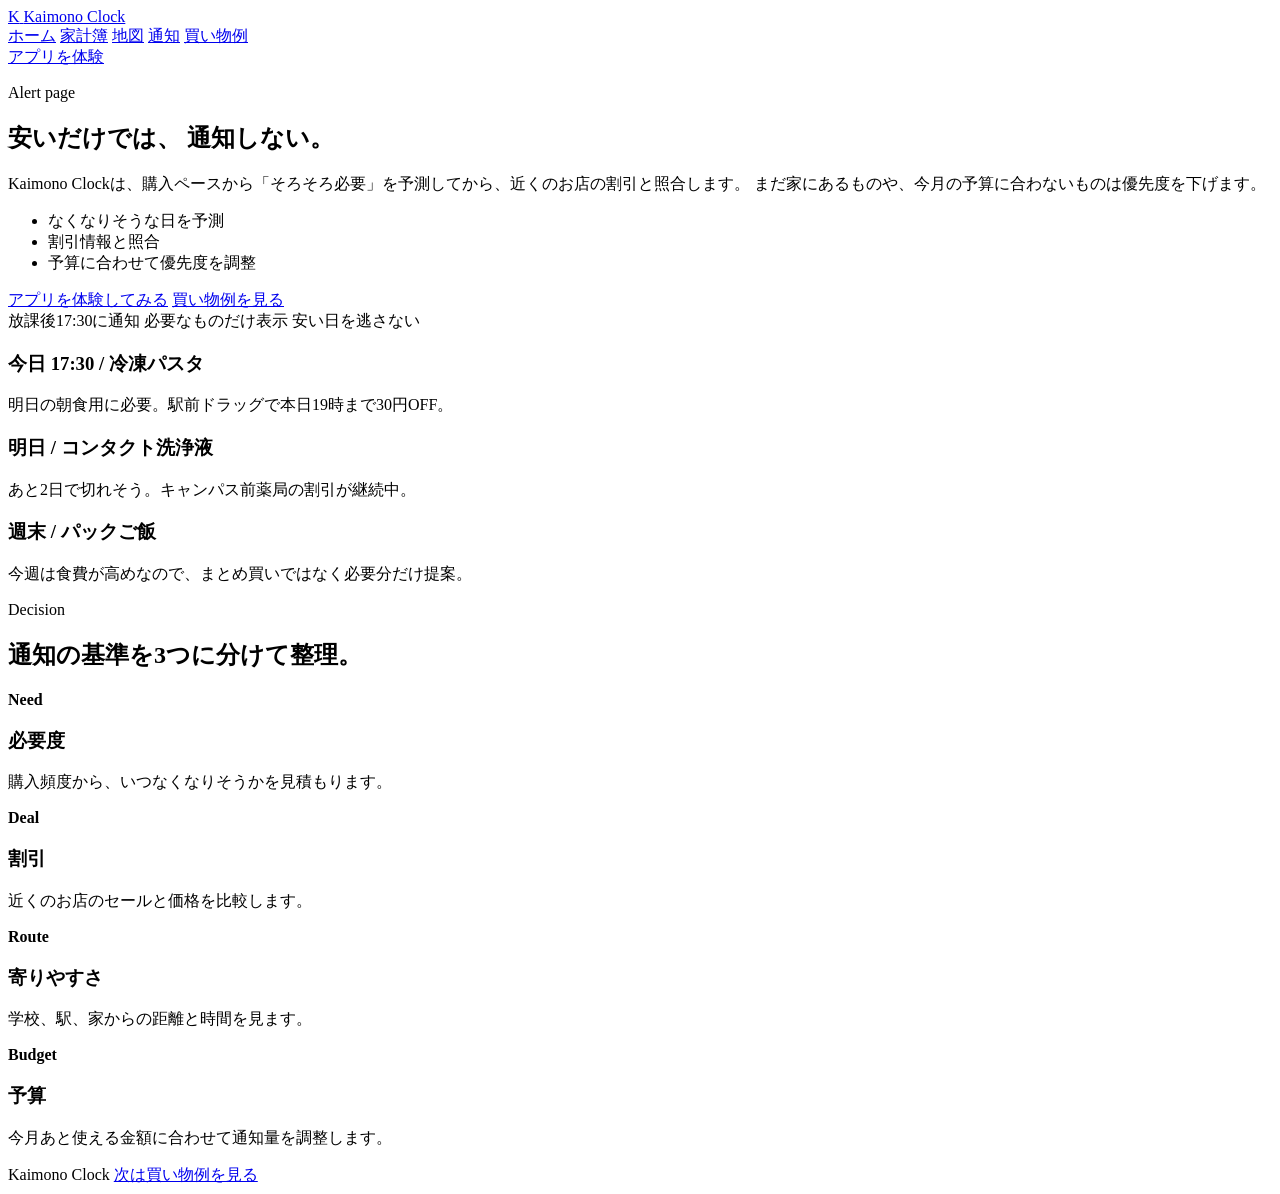
==== alerts.html @ bdd2d142 "Copy current nearby-store-prices state" ====
<!doctype html>
<html lang="ja">
  <head>
    <meta charset="utf-8" />
    <meta name="viewport" content="width=device-width, initial-scale=1" />
    <title>買い時通知 | Kaimono Clock</title>
    <meta name="description" content="購入頻度と割引情報を照合し、必要なものだけを安く買えるタイミングで通知する機能。" />
    <link rel="stylesheet" href="./styles_ver2.css" />
  </head>
  <body>
    <header class="site-header">
      <a class="brand" href="./index_ver2.html" aria-label="Kaimono Clock トップへ">
        <span class="brand-mark">K</span>
        <span>Kaimono Clock</span>
      </a>
      <nav class="nav-links" aria-label="主要ナビゲーション">
        <a href="./index_ver2.html">ホーム</a>
        <a href="./budget.html">家計簿</a>
        <a href="./map.html">地図</a>
        <a aria-current="page" href="./alerts.html">通知</a>
        <a href="./items.html">買い物例</a>
      </nav>
      <a class="header-cta app-cta" href="./app.html">アプリを体験</a>
    </header>

    <main class="page-shell">
      <section class="split-section">
        <div>
          <p class="eyebrow">Alert page</p>
          <h1>
            <span>安いだけでは、</span>
            <span>通知しない。</span>
          </h1>
          <p class="lead">
            Kaimono Clockは、購入ペースから「そろそろ必要」を予測してから、近くのお店の割引と照合します。
            まだ家にあるものや、今月の予算に合わないものは優先度を下げます。
          </p>
          <ul class="feature-list" aria-label="通知機能の特徴">
            <li>なくなりそうな日を予測</li>
            <li>割引情報と照合</li>
            <li>予算に合わせて優先度を調整</li>
          </ul>
          <div class="hero-actions">
            <a class="primary-btn app-cta" href="./app.html">アプリを体験してみる</a>
            <a class="secondary-btn" href="./items.html">買い物例を見る</a>
          </div>
          <div class="student-context" aria-label="学生生活で使う場面">
            <span>放課後17:30に通知</span>
            <span>必要なものだけ表示</span>
            <span>安い日を逃さない</span>
          </div>
        </div>

        <div class="panel">
          <div class="alert-list">
            <article class="alert-item urgent">
              <h3>今日 17:30 / 冷凍パスタ</h3>
              <p>明日の朝食用に必要。駅前ドラッグで本日19時まで30円OFF。</p>
            </article>
            <article class="alert-item">
              <h3>明日 / コンタクト洗浄液</h3>
              <p>あと2日で切れそう。キャンパス前薬局の割引が継続中。</p>
            </article>
            <article class="alert-item">
              <h3>週末 / パックご飯</h3>
              <p>今週は食費が高めなので、まとめ買いではなく必要分だけ提案。</p>
            </article>
          </div>
        </div>
      </section>

      <section class="section">
        <p class="section-kicker">Decision</p>
        <h2>通知の基準を3つに分けて整理。</h2>
        <div class="page-grid">
          <article class="page-card">
            <strong>Need</strong>
            <h3>必要度</h3>
            <p>購入頻度から、いつなくなりそうかを見積もります。</p>
          </article>
          <article class="page-card">
            <strong>Deal</strong>
            <h3>割引</h3>
            <p>近くのお店のセールと価格を比較します。</p>
          </article>
          <article class="page-card">
            <strong>Route</strong>
            <h3>寄りやすさ</h3>
            <p>学校、駅、家からの距離と時間を見ます。</p>
          </article>
          <article class="page-card">
            <strong>Budget</strong>
            <h3>予算</h3>
            <p>今月あと使える金額に合わせて通知量を調整します。</p>
          </article>
        </div>
      </section>
    </main>

    <footer class="site-footer">
      <span>Kaimono Clock</span>
      <span><a href="./items.html">次は買い物例を見る</a></span>
    </footer>
  </body>
</html>
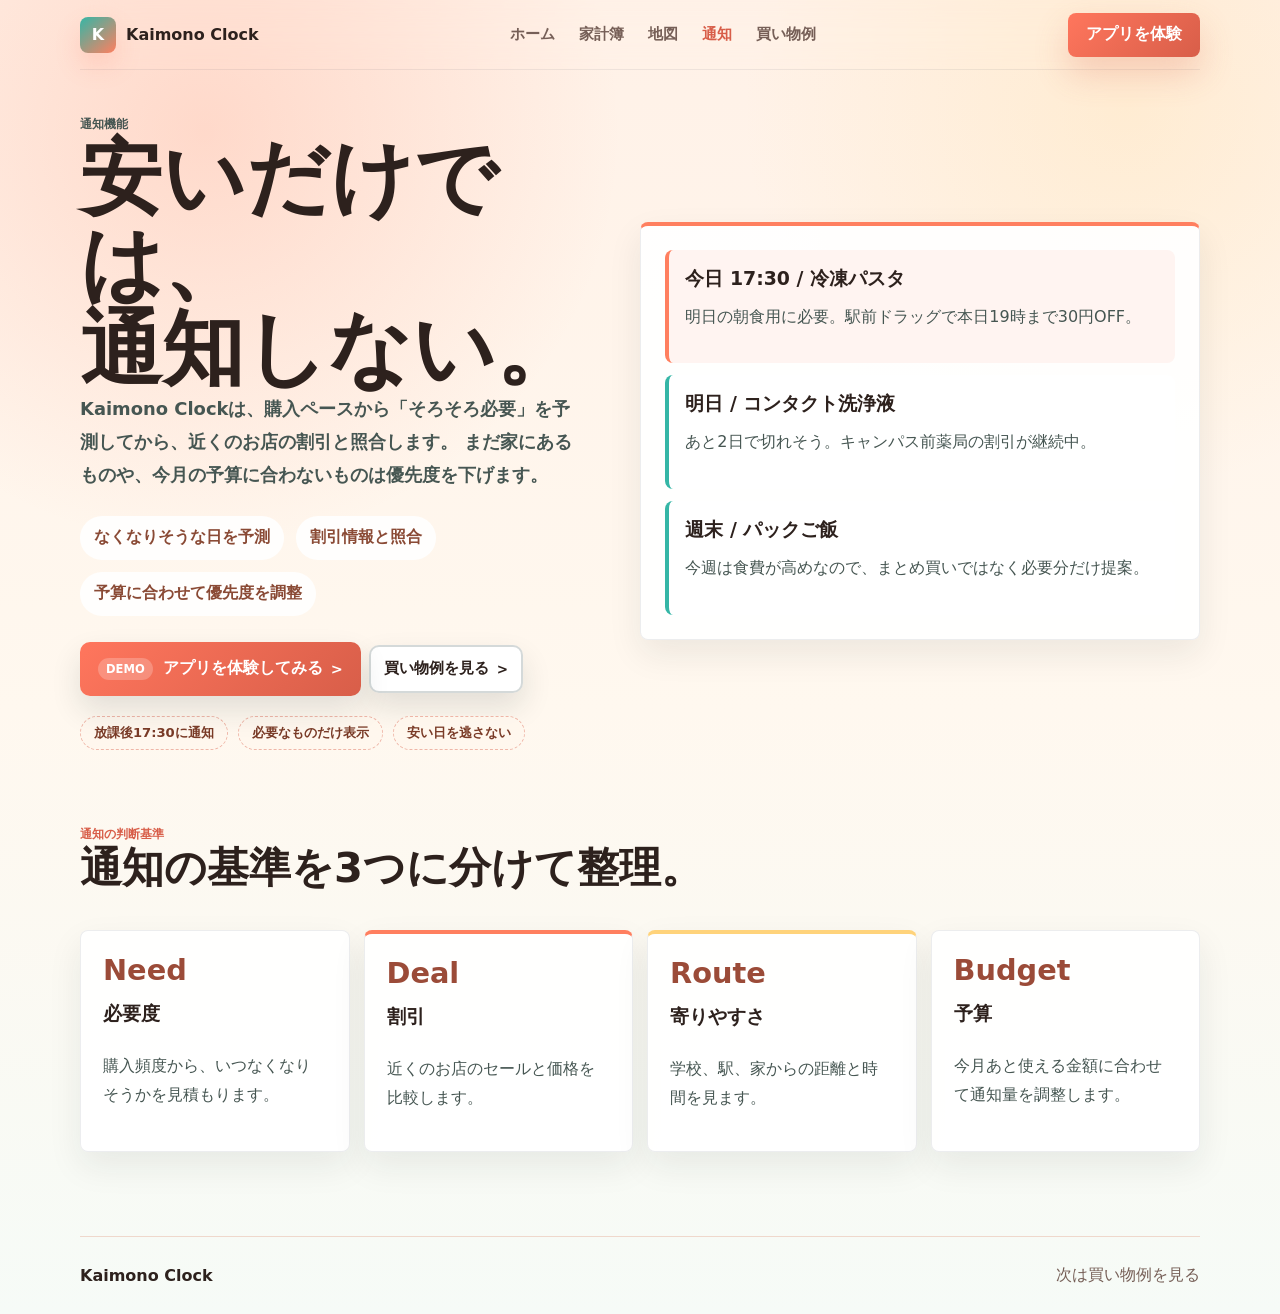
==== commit b1fd952a: "Apply warm unified design to feature pages" ====
--- a/alerts.html
+++ b/alerts.html
@@ -26,7 +26,7 @@
     <main class="page-shell">
       <section class="split-section">
         <div>
-          <p class="eyebrow">Alert page</p>
+          <p class="eyebrow">通知機能</p>
           <h1>
             <span>安いだけでは、</span>
             <span>通知しない。</span>
@@ -70,7 +70,7 @@
       </section>
 
       <section class="section">
-        <p class="section-kicker">Decision</p>
+        <p class="section-kicker">通知の判断基準</p>
         <h2>通知の基準を3つに分けて整理。</h2>
         <div class="page-grid">
           <article class="page-card">
--- a/styles_ver2.css
+++ b/styles_ver2.css
@@ -0,0 +1,793 @@
+:root {
+  color-scheme: light;
+  --ink: #2d211d;
+  --muted: #765f57;
+  --paper: #fff8ef;
+  --surface: #ffffff;
+  --line: #efd8cc;
+  --mint: #35b6a6;
+  --mint-dark: #9b4b38;
+  --sky: #f28f6f;
+  --coral: #ff7f5f;
+  --lemon: #ffd37a;
+  --navy: #422d28;
+  --soft-mint: #edf8f4;
+  --soft-sky: #fff1e8;
+  --shadow: 0 20px 48px rgba(129, 70, 49, 0.16);
+  font-family: "Segoe UI", "Noto Sans JP", system-ui, sans-serif;
+}
+
+* {
+  box-sizing: border-box;
+}
+
+html {
+  scroll-behavior: smooth;
+}
+
+body {
+  margin: 0;
+  color: var(--ink);
+  background:
+    radial-gradient(circle at 16% 10%, rgba(255, 127, 95, 0.22), transparent 26rem),
+    radial-gradient(circle at 88% 8%, rgba(255, 211, 122, 0.2), transparent 24rem),
+    linear-gradient(180deg, #fff1e7 0%, #fff8ef 54%, #f6fbf7 100%);
+  overflow-x: hidden;
+}
+
+a {
+  color: inherit;
+  text-decoration: none;
+}
+
+button,
+input {
+  font: inherit;
+}
+
+.site-header,
+.page-shell,
+.site-footer {
+  width: min(1120px, calc(100% - 28px));
+  margin: 0 auto;
+}
+
+.site-header {
+  position: sticky;
+  top: 0;
+  z-index: 10;
+  min-height: 70px;
+  display: flex;
+  align-items: center;
+  justify-content: space-between;
+  gap: 18px;
+  backdrop-filter: blur(18px);
+}
+
+.brand,
+.nav-links,
+.hero-actions,
+.site-footer,
+.feature-list,
+.stat-grid {
+  display: flex;
+  align-items: center;
+}
+
+.brand {
+  gap: 10px;
+  font-weight: 900;
+}
+
+.brand-mark {
+  width: 36px;
+  height: 36px;
+  display: grid;
+  place-items: center;
+  border-radius: 8px;
+  color: #fff;
+  background: linear-gradient(140deg, #35b6a6, #ff7f5f 72%, #ffd37a);
+  box-shadow: 0 12px 26px rgba(216, 94, 73, 0.22);
+}
+
+.nav-links {
+  gap: 24px;
+  color: var(--muted);
+  font-size: 0.94rem;
+  font-weight: 800;
+}
+
+.nav-links a[aria-current="page"] {
+  color: var(--mint-dark);
+}
+
+.header-cta,
+.primary-btn,
+.secondary-btn {
+  min-height: 44px;
+  display: inline-flex;
+  align-items: center;
+  justify-content: center;
+  border-radius: 8px;
+  font-weight: 900;
+  white-space: nowrap;
+}
+
+.header-cta,
+.secondary-btn {
+  border: 1px solid var(--line);
+  background: rgba(255, 255, 255, 0.84);
+  padding: 0 16px;
+}
+
+.primary-btn {
+  border: 0;
+  color: #fff;
+  background: linear-gradient(135deg, #d85e49, #ff8f6a);
+  padding: 0 20px;
+  box-shadow: 0 14px 30px rgba(216, 94, 73, 0.22);
+  cursor: pointer;
+}
+
+.page-shell {
+  padding: 42px 0 84px;
+}
+
+.hero,
+.split-section {
+  display: grid;
+  grid-template-columns: minmax(0, 0.95fr) minmax(360px, 1.05fr);
+  gap: 54px;
+  align-items: center;
+}
+
+.eyebrow,
+.section-kicker {
+  margin: 0;
+  color: var(--mint-dark);
+  font-size: 0.78rem;
+  font-weight: 900;
+  letter-spacing: 0;
+  text-transform: uppercase;
+}
+
+h1,
+h2,
+h3,
+p {
+  margin-top: 0;
+}
+
+h1 {
+  margin-bottom: 0;
+  font-size: 4.05rem;
+  line-height: 1.05;
+  letter-spacing: 0;
+}
+
+h1 span {
+  display: block;
+}
+
+h2 {
+  margin-bottom: 14px;
+  font-size: 2.6rem;
+  line-height: 1.18;
+  letter-spacing: 0;
+}
+
+h3 {
+  margin-bottom: 10px;
+  font-size: 1.18rem;
+  letter-spacing: 0;
+}
+
+.lead {
+  max-width: 620px;
+  margin-bottom: 0;
+  color: #34433f;
+  font-size: 1.12rem;
+  line-height: 1.9;
+}
+
+.hero-actions {
+  gap: 8px;
+  flex-wrap: wrap;
+  margin-top: 26px;
+}
+
+.phone-frame,
+.panel,
+.page-card,
+.map-panel,
+.dashboard-panel {
+  border: 1px solid var(--line);
+  border-radius: 8px;
+  background: rgba(255, 255, 255, 0.92);
+  box-shadow: var(--shadow);
+}
+
+.phone-frame {
+  width: min(360px, 84vw);
+  min-height: 536px;
+  margin-left: auto;
+  padding: 18px;
+  border: 10px solid #5a3830;
+  border-radius: 34px;
+  background: #fff7ef;
+  display: grid;
+  gap: 13px;
+  align-content: start;
+}
+
+.phone-frame::before {
+  content: "";
+  width: 82px;
+  height: 6px;
+  border-radius: 999px;
+  background: #7a4b3f;
+  justify-self: center;
+}
+
+.phone-top,
+.mini-card {
+  border: 1px solid var(--line);
+  border-radius: 8px;
+  background: var(--surface);
+}
+
+.phone-top {
+  padding: 14px;
+  display: flex;
+  justify-content: space-between;
+  color: var(--muted);
+  font-size: 0.86rem;
+}
+
+.mini-card {
+  padding: 15px;
+  display: grid;
+  gap: 5px;
+}
+
+.mini-card.active {
+  border-color: rgba(255, 118, 93, 0.52);
+  background: #fff4f1;
+}
+
+.mini-card.highlight {
+  color: #fff;
+  background: linear-gradient(140deg, var(--mint-dark), var(--sky));
+}
+
+.mini-card span {
+  color: var(--muted);
+  font-size: 0.82rem;
+  font-weight: 850;
+}
+
+.mini-card.highlight span {
+  color: #dff8ef;
+}
+
+.mini-card small {
+  color: var(--mint-dark);
+  font-weight: 900;
+}
+
+.mini-card.highlight small {
+  color: #fff;
+}
+
+.page-grid {
+  display: grid;
+  grid-template-columns: repeat(4, minmax(0, 1fr));
+  gap: 14px;
+  margin-top: 38px;
+}
+
+.page-card {
+  min-height: 220px;
+  padding: 22px;
+  display: grid;
+  align-content: start;
+  gap: 14px;
+  transition: transform 0.16s ease, box-shadow 0.16s ease;
+}
+
+.page-card:hover {
+  transform: translateY(-2px);
+  box-shadow: 0 24px 60px rgba(23, 33, 60, 0.17);
+}
+
+.page-card strong {
+  color: var(--mint-dark);
+  font-size: 1.8rem;
+}
+
+.page-card p,
+.panel p,
+.split-section p {
+  color: #465652;
+  line-height: 1.85;
+}
+
+.section {
+  padding: 76px 0 0;
+}
+
+.feature-list {
+  align-items: stretch;
+  gap: 12px;
+  flex-wrap: wrap;
+  padding: 0;
+  margin: 24px 0 0;
+}
+
+.feature-list li {
+  list-style: none;
+  min-height: 44px;
+  display: inline-flex;
+  align-items: center;
+  padding: 0 14px;
+  border-radius: 999px;
+  background: #fff1e8;
+  color: #8a4a35;
+  font-weight: 850;
+}
+
+.panel,
+.dashboard-panel,
+.map-panel {
+  padding: 24px;
+}
+
+.dashboard-row {
+  min-height: 72px;
+  display: grid;
+  grid-template-columns: 132px 1fr 76px;
+  gap: 14px;
+  align-items: center;
+  padding: 0 14px;
+  border-radius: 8px;
+  background: #fff7ef;
+}
+
+.dashboard-row + .dashboard-row {
+  margin-top: 12px;
+}
+
+.dashboard-row.total,
+.dashboard-row.saving {
+  grid-template-columns: 1fr auto;
+}
+
+.dashboard-row.total {
+  min-height: 96px;
+  color: #fff;
+  background: var(--navy);
+}
+
+.dashboard-row span {
+  color: var(--muted);
+  font-size: 0.84rem;
+  font-weight: 850;
+}
+
+.dashboard-row.total span {
+  color: #cbd9e8;
+}
+
+.dashboard-row.total strong {
+  font-size: 2.25rem;
+}
+
+.bar {
+  height: 10px;
+  overflow: hidden;
+  border-radius: 999px;
+  background: #e5ece8;
+}
+
+.bar span {
+  display: block;
+  height: 100%;
+  border-radius: inherit;
+  background: var(--sky);
+}
+
+.bar.food span {
+  background: var(--coral);
+}
+
+.bar.life span {
+  background: var(--mint);
+}
+
+.map-canvas {
+  min-height: 380px;
+  position: relative;
+  overflow: hidden;
+  border-radius: 8px;
+  background:
+    linear-gradient(90deg, transparent 0 46%, rgba(255, 143, 106, 0.22) 46% 54%, transparent 54%),
+    linear-gradient(0deg, transparent 0 28%, rgba(255, 211, 122, 0.24) 28% 36%, transparent 36%),
+    repeating-linear-gradient(90deg, #fff6ec 0 72px, #f3dfd3 72px 76px),
+    repeating-linear-gradient(0deg, transparent 0 72px, rgba(129, 70, 49, 0.08) 72px 76px);
+}
+
+.map-pin {
+  position: absolute;
+  display: grid;
+  gap: 4px;
+  min-width: 130px;
+  padding: 10px;
+  border: 1px solid var(--line);
+  border-radius: 8px;
+  background: #fff;
+  box-shadow: 0 12px 28px rgba(23, 33, 60, 0.16);
+  font-size: 0.82rem;
+  font-weight: 850;
+}
+
+.map-pin strong {
+  color: var(--mint-dark);
+}
+
+.map-pin.one {
+  left: 12%;
+  top: 20%;
+}
+
+.map-pin.two {
+  right: 10%;
+  top: 38%;
+}
+
+.map-pin.three {
+  left: 34%;
+  bottom: 12%;
+}
+
+.route-line {
+  position: absolute;
+  left: 25%;
+  right: 22%;
+  top: 52%;
+  height: 6px;
+  border-radius: 999px;
+  background: var(--coral);
+  transform: rotate(-12deg);
+}
+
+.stat-grid {
+  align-items: stretch;
+  gap: 12px;
+  margin-top: 20px;
+}
+
+.stat {
+  flex: 1;
+  min-width: 160px;
+  padding: 18px;
+  border: 1px solid var(--line);
+  border-radius: 8px;
+  background: #fff;
+}
+
+.stat strong {
+  display: block;
+  color: var(--mint-dark);
+  font-size: 1.8rem;
+}
+
+.alert-list {
+  display: grid;
+  gap: 12px;
+}
+
+.alert-item {
+  padding: 16px;
+  border-radius: 8px;
+  background: #fff7ef;
+  border-left: 4px solid var(--mint);
+}
+
+.alert-item.urgent {
+  border-left-color: var(--coral);
+  background: #fff4f1;
+}
+
+.site-footer {
+  min-height: 78px;
+  justify-content: space-between;
+  gap: 20px;
+  color: var(--muted);
+  border-top: 1px solid var(--line);
+}
+
+.site-footer span:first-child {
+  color: var(--ink);
+  font-weight: 900;
+}
+
+@media (max-width: 940px) {
+  .nav-links {
+    display: none;
+  }
+
+  .hero,
+  .split-section {
+    grid-template-columns: 1fr;
+  }
+
+  h1 {
+    font-size: 3.9rem;
+  }
+
+  h2 {
+    font-size: 2.3rem;
+  }
+
+  .phone-frame {
+    margin-left: 0;
+  }
+
+  .page-grid {
+    grid-template-columns: repeat(2, minmax(0, 1fr));
+  }
+}
+
+@media (max-width: 640px) {
+  .site-header,
+  .page-shell,
+  .site-footer {
+    width: auto;
+    margin-left: 11px;
+    margin-right: 11px;
+  }
+
+  .brand span:last-child,
+  .header-cta {
+    display: none;
+  }
+
+  .page-shell {
+    padding-top: 28px;
+  }
+
+  h1 {
+    font-size: 2.35rem;
+    line-height: 1.12;
+  }
+
+  h2 {
+    font-size: 1.95rem;
+  }
+
+  .lead {
+    max-width: 334px;
+    font-size: 1.02rem;
+  }
+
+  .hero-actions,
+  .stat-grid,
+  .site-footer {
+    align-items: stretch;
+    flex-direction: column;
+  }
+
+  .hero-actions > * {
+    width: 100%;
+  }
+
+  .page-grid {
+    grid-template-columns: 1fr;
+  }
+
+  .dashboard-row {
+    grid-template-columns: 1fr;
+    gap: 8px;
+    padding: 14px;
+  }
+
+  .map-canvas {
+    min-height: 460px;
+  }
+
+  .map-pin {
+    min-width: 118px;
+  }
+}
+
+body {
+  background:
+    radial-gradient(circle at 16% 10%, rgba(255, 127, 95, 0.22), transparent 26rem),
+    radial-gradient(circle at 88% 8%, rgba(255, 211, 122, 0.2), transparent 24rem),
+    linear-gradient(180deg, #fff1e7 0%, #fff8ef 54%, #f6fbf7 100%);
+}
+
+.site-header {
+  border-bottom: 1px solid rgba(23, 33, 60, 0.07);
+}
+
+.brand-mark {
+  background: linear-gradient(140deg, var(--mint), var(--coral));
+  box-shadow: 0 12px 26px rgba(255, 118, 93, 0.2);
+}
+
+.nav-links a[aria-current="page"],
+.eyebrow,
+.section-kicker {
+  color: #d85e49;
+}
+
+.primary-btn {
+  background: linear-gradient(135deg, #d85e49, #ff8f6a);
+  box-shadow: 0 14px 30px rgba(216, 94, 73, 0.22);
+}
+
+.primary-btn:hover {
+  background: linear-gradient(135deg, #c94f3c, #ff7f5f);
+}
+
+.header-cta,
+.secondary-btn {
+  background: rgba(255, 255, 255, 0.92);
+}
+
+.hero-actions .primary-btn,
+.hero-actions .secondary-btn {
+  min-height: 48px;
+  border-radius: 10px;
+  padding: 0 13px;
+  font-size: 0.94rem;
+  box-shadow: 0 14px 30px rgba(20, 44, 44, 0.12);
+}
+
+.hero-actions .secondary-btn {
+  border: 2px solid rgba(20, 44, 44, 0.18);
+  background: rgba(255, 255, 255, 0.96);
+}
+
+.hero-actions .primary-btn::after,
+.hero-actions .secondary-btn::after {
+  content: ">";
+  margin-left: 8px;
+  font-size: 0.9em;
+  font-weight: 900;
+}
+
+.app-cta {
+  position: relative;
+  color: #fff;
+  border-color: transparent;
+  background: linear-gradient(135deg, #ff765d, #d85e49);
+  box-shadow: 0 16px 34px rgba(216, 94, 73, 0.24);
+}
+
+.header-cta.app-cta {
+  border: 0;
+  padding: 0 18px;
+}
+
+.hero-actions .app-cta {
+  min-height: 54px;
+  padding: 0 18px;
+  font-size: 1rem;
+}
+
+.hero-actions .app-cta::before {
+  content: "DEMO";
+  min-height: 22px;
+  display: inline-flex;
+  align-items: center;
+  border-radius: 999px;
+  background: rgba(255, 255, 255, 0.22);
+  padding: 0 8px;
+  margin-right: 10px;
+  font-size: 0.72rem;
+  font-weight: 900;
+}
+
+.hero-actions .app-cta::after {
+  content: ">";
+}
+
+h1 {
+  max-width: 760px;
+  font-size: clamp(3.2rem, 7vw, 5.1rem);
+}
+
+.lead {
+  color: #263936;
+  font-weight: 700;
+}
+
+.phone-frame {
+  box-shadow: 0 24px 62px rgba(20, 44, 44, 0.22);
+}
+
+.mini-card.highlight {
+  background: linear-gradient(150deg, #9b4b38, #d85e49);
+}
+
+.mini-card.active {
+  border-color: rgba(255, 118, 93, 0.5);
+}
+
+.page-card,
+.panel,
+.map-panel,
+.dashboard-panel,
+.stat {
+  border-color: rgba(23, 33, 60, 0.08);
+  box-shadow: 0 14px 34px rgba(20, 44, 44, 0.08);
+}
+
+.page-card:nth-child(2),
+.panel:nth-child(2),
+.stat:nth-child(2) {
+  border-top: 4px solid var(--coral);
+}
+
+.page-card:nth-child(3),
+.panel:nth-child(3),
+.stat:nth-child(3) {
+  border-top: 4px solid var(--lemon);
+}
+
+.page-card strong,
+.stat strong {
+  color: #9b4b38;
+}
+
+.feature-list li,
+.alert-item {
+  background: rgba(255, 255, 255, 0.9);
+}
+
+.alert-item {
+  border-left-color: var(--mint);
+}
+
+.alert-item.urgent {
+  border-left-color: var(--coral);
+}
+
+.student-context {
+  display: flex;
+  flex-wrap: wrap;
+  gap: 10px;
+  margin-top: 20px;
+}
+
+.student-context span {
+  min-height: 34px;
+  display: inline-flex;
+  align-items: center;
+  justify-content: center;
+  border: 1px dashed rgba(216, 94, 73, 0.42);
+  border-radius: 999px;
+  background: rgba(255, 247, 237, 0.72);
+  color: #7a3b27;
+  padding: 0 13px;
+  font-size: 0.82rem;
+  font-weight: 900;
+  text-align: center;
+}
+
+@media (max-width: 640px) {
+  h1 {
+    font-size: 2.7rem;
+  }
+
+  .student-context {
+    display: grid;
+    grid-template-columns: repeat(2, minmax(0, 1fr));
+  }
+
+  .student-context span {
+    border-radius: 10px;
+  }
+}
